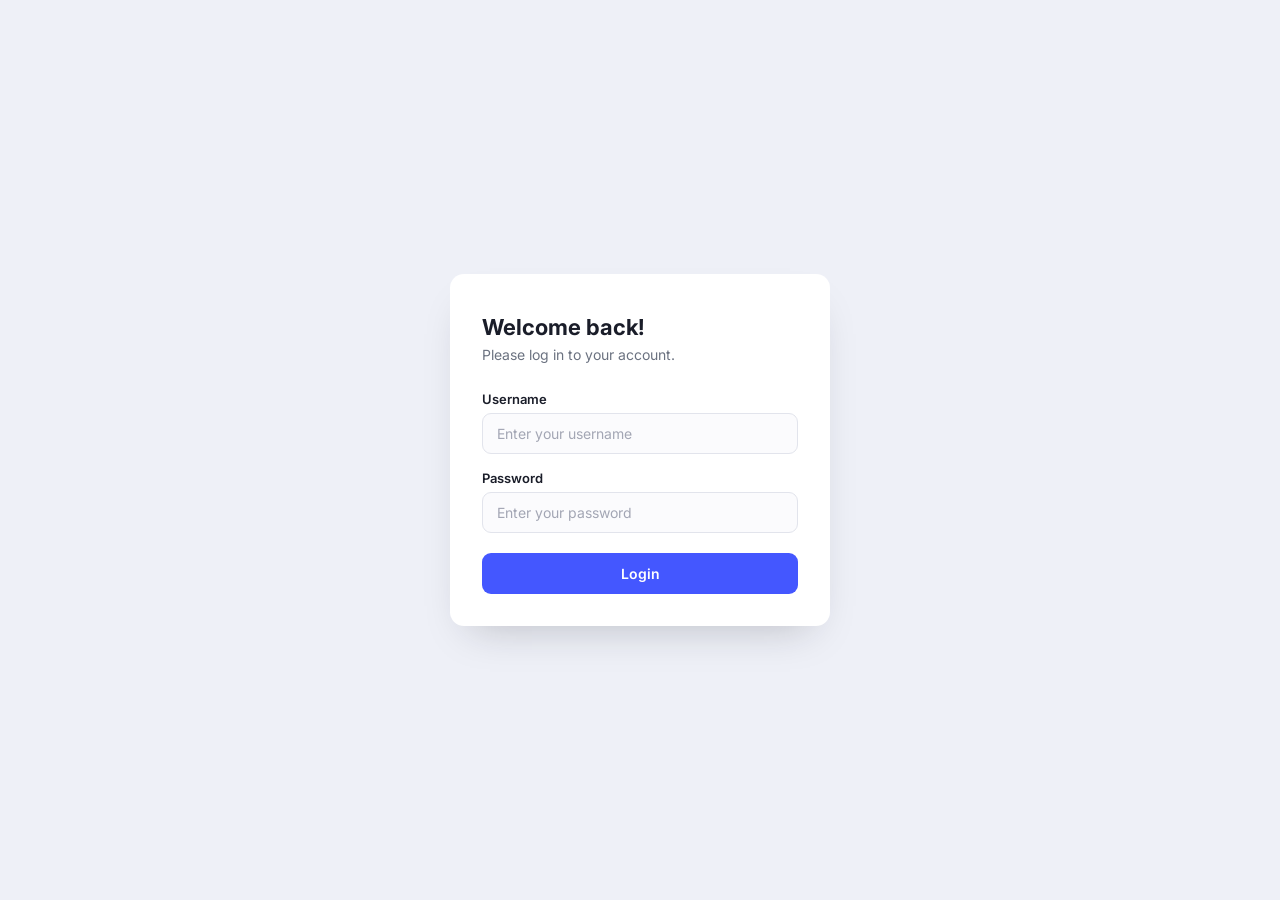
==== catalog.html @ 783cc2ca "feat: add catalogue page" ====
<!doctype html>
<html lang="id">
  <head>
    <meta charset="UTF-8" />
    <meta name="viewport" content="width=device-width, initial-scale=1.0" />
    <title>Katalog Produk - Mini Shopee</title>
    <link rel="preconnect" href="https://fonts.googleapis.com" />
    <link rel="preconnect" href="https://fonts.gstatic.com" crossorigin />
    <link
      href="https://fonts.googleapis.com/css2?family=Inter:wght@400;500;600;700&display=swap"
      rel="stylesheet"
    />
    <link rel="stylesheet" href="catalog.css" />
    <script defer src="catalog.js"></script>
  </head>
  <body>
    <!-- Top Navigation Bar -->
    <header class="navbar">
      <div class="navbar-container">
        <div class="brand">
          <div class="brand-logo" aria-hidden="true"></div>
          <h1 class="brand-title">Mini Shopee</h1>
        </div>

        <div class="navbar-user">
          <span class="user-greeting">
            Selamat datang, <strong id="user-name">Pengguna</strong> 👋
          </span>
          <button id="logout-btn" class="logout-btn" type="button">
            Keluar (Logout)
          </button>
        </div>
      </div>
    </header>

    <!-- Main Container -->
    <main class="main-content">
      <!-- Filter, Search, and Sort Controls -->
      <section class="controls-panel">
        <div class="search-box">
          <span class="search-icon" aria-hidden="true">🔍</span>
          <input
            type="search"
            id="search-input"
            placeholder="Cari produk berdasarkan nama atau kategori..."
            aria-label="Pencarian produk"
          />
        </div>

        <div class="filter-group">
          <!-- Dropdown Filter Kategori -->
          <div class="select-wrapper">
            <label for="category-filter" class="control-label">Kategori</label>
            <select id="category-filter" aria-label="Filter Kategori">
              <option value="">Semua Kategori</option>
            </select>
          </div>

          <!-- Dropdown Sorting -->
          <div class="select-wrapper">
            <label for="sort-filter" class="control-label">Urutkan</label>
            <select id="sort-filter" aria-label="Urutkan Produk">
              <option value="">Default (Rekomendasi)</option>
              <option value="price-asc">Harga: Termurah</option>
              <option value="price-desc">Harga: Termahal</option>
              <option value="rating-desc">Rating: Tertinggi</option>
              <option value="rating-asc">Rating: Terendah</option>
            </select>
          </div>

          <!-- Fitur Tambahan (Nilai Plus): Filter Rentang Harga -->
          <div class="price-range-group">
            <span class="control-label">Rentang Harga ($)</span>
            <div class="price-inputs">
              <input
                type="number"
                id="min-price"
                placeholder="Min"
                min="0"
                step="any"
                aria-label="Harga Minimum"
              />
              <span class="price-separator">-</span>
              <input
                type="number"
                id="max-price"
                placeholder="Max"
                min="0"
                step="any"
                aria-label="Harga Maksimum"
              />
            </div>
          </div>

          <!-- Tombol Reset Filter -->
          <div class="action-wrapper">
            <button id="reset-filter-btn" class="btn-reset" type="button">
              Reset Filter
            </button>
          </div>
        </div>

        <!-- Info Hasil Filter / Jumlah Produk -->
        <div class="results-meta">
          <p id="results-count" class="results-text">Menyiapkan data produk...</p>
        </div>
      </section>

      <!-- Global Error Message Box -->
      <section id="error-state" class="error-container" style="display: none;">
        <div class="error-icon" aria-hidden="true">⚠️</div>
        <h2 class="error-title">Gagal Memuat Produk</h2>
        <p id="error-message" class="error-desc">
          Terjadi kendala saat menghubungi server API.
        </p>
        <button id="retry-btn" class="btn-retry" type="button">
          Coba Lagi
        </button>
      </section>

      <!-- Empty State -->
      <section id="empty-state" class="empty-container" style="display: none;">
        <div class="empty-icon" aria-hidden="true">📦</div>
        <h2 class="empty-title">Produk Tidak Ditemukan</h2>
        <p class="empty-desc">
          Coba sesuaikan kata kunci pencarian, kategori, atau rentang harga Anda.
        </p>
        <button id="empty-reset-btn" class="btn-primary" type="button">
          Tampilkan Semua Produk
        </button>
      </section>

      <!-- Grid Produk & Skeleton Loading -->
      <section
        id="products-grid"
        class="products-grid"
        aria-live="polite"
      ></section>

      <!-- Load More / Pagination Area -->
      <section id="pagination-wrapper" class="pagination-wrapper">
        <button id="load-more-btn" class="btn-load-more" type="button">
          Muat Lebih Banyak (Load More)
        </button>
        <p id="pagination-info" class="pagination-info"></p>
      </section>
    </main>
  </body>
</html>
---- catalog.css ----
:root {
  --bg: #f4f6fa;
  --card-bg: #ffffff;
  --text-primary: #1a1d29;
  --text-secondary: #6b7280;
  --text-muted: #9ca3af;
  --accent: #4457ff;
  --accent-hover: #3444d6;
  --accent-subtle: #eaf0ff;
  --danger: #ef4444;
  --danger-hover: #dc2626;
  --star: #f59e0b;
  --border: #e2e4ec;
  --border-focus: #4457ff;
  --radius: 12px;
  --radius-sm: 8px;
  --shadow-sm: 0 2px 8px rgba(26, 29, 41, 0.05);
  --shadow-md: 0 8px 24px rgba(26, 29, 41, 0.08);
  --shadow-hover: 0 12px 28px rgba(68, 87, 255, 0.12);
  --transition: all 0.2s ease-in-out;
}

* {
  box-sizing: border-box;
}

body {
  margin: 0;
  padding: 0;
  font-family: "Inter", -apple-system, BlinkMacSystemFont, "Segoe UI", Roboto, sans-serif;
  background-color: var(--bg);
  color: var(--text-primary);
  line-height: 1.5;
  min-height: 100vh;
}

/* ==========================================================================
   Navbar
   ========================================================================== */
.navbar {
  position: sticky;
  top: 0;
  z-index: 100;
  background-color: #ffffff;
  border-bottom: 1px solid var(--border);
  box-shadow: var(--shadow-sm);
}

.navbar-container {
  max-width: 1280px;
  margin: 0 auto;
  padding: 14px 24px;
  display: flex;
  align-items: center;
  justify-content: space-between;
  gap: 16px;
}

.brand {
  display: flex;
  align-items: center;
  gap: 10px;
}

.brand-logo {
  width: 32px;
  height: 32px;
  border-radius: 8px;
  background: var(--accent);
  clip-path: polygon(50% 0%, 100% 38%, 82% 100%, 18% 100%, 0% 38%);
}

.brand-title {
  margin: 0;
  font-size: 20px;
  font-weight: 700;
  color: var(--text-primary);
  letter-spacing: -0.5px;
}

.navbar-user {
  display: flex;
  align-items: center;
  gap: 16px;
}

.user-greeting {
  font-size: 14px;
  color: var(--text-secondary);
}

.user-greeting strong {
  color: var(--text-primary);
}

.logout-btn {
  background-color: transparent;
  color: var(--danger);
  border: 1px solid var(--danger);
  border-radius: var(--radius-sm);
  padding: 8px 14px;
  font-size: 13px;
  font-weight: 600;
  cursor: pointer;
  transition: var(--transition);
}

.logout-btn:hover {
  background-color: var(--danger);
  color: #ffffff;
}

/* ==========================================================================
   Main Content Layout
   ========================================================================== */
.main-content {
  max-width: 1280px;
  margin: 0 auto;
  padding: 28px 24px 60px;
}

/* ==========================================================================
   Controls Panel (Search, Filter, Sorting, Price Range)
   ========================================================================== */
.controls-panel {
  background: #ffffff;
  border-radius: var(--radius);
  border: 1px solid var(--border);
  box-shadow: var(--shadow-sm);
  padding: 20px;
  margin-bottom: 28px;
  display: flex;
  flex-direction: column;
  gap: 18px;
}

.search-box {
  position: relative;
  width: 100%;
}

.search-icon {
  position: absolute;
  left: 14px;
  top: 50%;
  transform: translateY(-50%);
  font-size: 16px;
  pointer-events: none;
  opacity: 0.6;
}

.search-box input[type="search"] {
  width: 100%;
  padding: 12px 16px 12px 42px;
  font-family: inherit;
  font-size: 14px;
  border: 1px solid var(--border);
  border-radius: var(--radius-sm);
  background: #fbfbfd;
  color: var(--text-primary);
  outline: none;
  transition: var(--transition);
}

.search-box input[type="search"]:focus {
  border-color: var(--border-focus);
  background: #ffffff;
  box-shadow: 0 0 0 3px rgba(68, 87, 255, 0.12);
}

.filter-group {
  display: flex;
  flex-wrap: wrap;
  align-items: flex-end;
  gap: 16px;
}

.select-wrapper,
.price-range-group,
.action-wrapper {
  display: flex;
  flex-direction: column;
  gap: 6px;
}

.control-label {
  font-size: 12px;
  font-weight: 600;
  color: var(--text-secondary);
  text-transform: uppercase;
  letter-spacing: 0.5px;
}

.select-wrapper select {
  font-family: inherit;
  font-size: 14px;
  padding: 10px 14px;
  border-radius: var(--radius-sm);
  border: 1px solid var(--border);
  background: #fbfbfd;
  color: var(--text-primary);
  outline: none;
  cursor: pointer;
  min-width: 180px;
  transition: var(--transition);
}

.select-wrapper select:focus {
  border-color: var(--border-focus);
  box-shadow: 0 0 0 3px rgba(68, 87, 255, 0.12);
  background: #ffffff;
}

/* Nilai Tambah: Price Range Inputs */
.price-inputs {
  display: flex;
  align-items: center;
  gap: 6px;
}

.price-inputs input[type="number"] {
  width: 100px;
  padding: 10px 12px;
  font-family: inherit;
  font-size: 14px;
  border-radius: var(--radius-sm);
  border: 1px solid var(--border);
  background: #fbfbfd;
  color: var(--text-primary);
  outline: none;
  transition: var(--transition);
}

.price-inputs input[type="number"]:focus {
  border-color: var(--border-focus);
  background: #ffffff;
  box-shadow: 0 0 0 3px rgba(68, 87, 255, 0.12);
}

.price-separator {
  color: var(--text-secondary);
  font-weight: 600;
}

.btn-reset {
  font-family: inherit;
  font-size: 13px;
  font-weight: 600;
  padding: 10px 16px;
  border-radius: var(--radius-sm);
  border: 1px solid var(--border);
  background-color: #f3f4f6;
  color: var(--text-secondary);
  cursor: pointer;
  transition: var(--transition);
}

.btn-reset:hover {
  background-color: #e5e7eb;
  color: var(--text-primary);
}

.results-meta {
  border-top: 1px solid #f1f2f6;
  padding-top: 12px;
}

.results-text {
  margin: 0;
  font-size: 13px;
  color: var(--text-secondary);
  font-weight: 500;
}

/* ==========================================================================
   Product Grid & Product Cards
   ========================================================================== */
.products-grid {
  display: grid;
  grid-template-columns: repeat(auto-fill, minmax(230px, 1fr));
  gap: 22px;
  margin-bottom: 36px;
}

.product-card {
  background: var(--card-bg);
  border-radius: var(--radius);
  border: 1px solid var(--border);
  overflow: hidden;
  display: flex;
  flex-direction: column;
  box-shadow: var(--shadow-sm);
  transition: var(--transition);
  position: relative;
}

.product-card:hover {
  transform: translateY(-4px);
  box-shadow: var(--shadow-hover);
  border-color: #c6d3ff;
}

.card-media {
  position: relative;
  width: 100%;
  padding-top: 80%; /* 4:3 Aspect Ratio */
  background: #f8fafc;
  overflow: hidden;
}

.card-image {
  position: absolute;
  top: 0;
  left: 0;
  width: 100%;
  height: 100%;
  object-fit: contain;
  padding: 12px;
  transition: transform 0.3s ease;
}

.product-card:hover .card-image {
  transform: scale(1.05);
}

.badge-discount {
  position: absolute;
  top: 10px;
  left: 10px;
  background: var(--danger);
  color: #ffffff;
  font-size: 11px;
  font-weight: 700;
  padding: 3px 7px;
  border-radius: 4px;
  z-index: 2;
  box-shadow: 0 2px 4px rgba(239, 68, 68, 0.3);
}

.card-body {
  padding: 16px;
  display: flex;
  flex-direction: column;
  flex-grow: 1;
}

.card-category {
  font-size: 11px;
  font-weight: 600;
  color: var(--accent);
  text-transform: uppercase;
  letter-spacing: 0.6px;
  margin-bottom: 6px;
}

.card-title {
  margin: 0 0 8px;
  font-size: 14px;
  font-weight: 600;
  color: var(--text-primary);
  line-height: 1.4;
  display: -webkit-box;
  -webkit-line-clamp: 2;
  -webkit-box-orient: vertical;
  overflow: hidden;
  min-height: 38px;
}

.card-rating {
  display: flex;
  align-items: center;
  gap: 4px;
  font-size: 13px;
  color: var(--text-secondary);
  margin-bottom: 12px;
}

.star-icon {
  color: var(--star);
  font-size: 14px;
}

.rating-value {
  font-weight: 700;
  color: var(--text-primary);
}

.card-price-row {
  margin-top: auto;
  display: flex;
  align-items: baseline;
  gap: 8px;
  margin-bottom: 14px;
}

.card-price {
  font-size: 18px;
  font-weight: 700;
  color: var(--text-primary);
}

.card-original-price {
  font-size: 12px;
  color: var(--text-muted);
  text-decoration: line-through;
}

.btn-add-cart {
  width: 100%;
  padding: 10px 14px;
  border: none;
  border-radius: var(--radius-sm);
  background: var(--accent-subtle);
  color: var(--accent);
  font-family: inherit;
  font-size: 13px;
  font-weight: 600;
  cursor: pointer;
  transition: var(--transition);
}

.btn-add-cart:hover {
  background: var(--accent);
  color: #ffffff;
}

/* ==========================================================================
   Fitur Tambahan (Nilai Plus): Skeleton Loading
   ========================================================================== */
.skeleton-card {
  background: var(--card-bg);
  border-radius: var(--radius);
  border: 1px solid var(--border);
  overflow: hidden;
  box-shadow: var(--shadow-sm);
  display: flex;
  flex-direction: column;
}

.skeleton-shimmer {
  background: linear-gradient(
    90deg,
    #f0f2f5 0%,
    #e4e7eb 50%,
    #f0f2f5 100%
  );
  background-size: 200% 100%;
  animation: shimmerAnim 1.5s infinite;
}

@keyframes shimmerAnim {
  0% {
    background-position: 200% 0;
  }
  100% {
    background-position: -200% 0;
  }
}

.skeleton-img {
  width: 100%;
  padding-top: 80%;
}

.skeleton-body {
  padding: 16px;
  display: flex;
  flex-direction: column;
  gap: 10px;
}

.skeleton-tag {
  width: 35%;
  height: 12px;
  border-radius: 4px;
}

.skeleton-title {
  width: 85%;
  height: 16px;
  border-radius: 4px;
}

.skeleton-title-short {
  width: 60%;
  height: 16px;
  border-radius: 4px;
}

.skeleton-rating {
  width: 45%;
  height: 12px;
  border-radius: 4px;
  margin-bottom: 6px;
}

.skeleton-price {
  width: 50%;
  height: 20px;
  border-radius: 4px;
}

.skeleton-btn {
  width: 100%;
  height: 38px;
  border-radius: var(--radius-sm);
  margin-top: 6px;
}

/* ==========================================================================
   Load More / Pagination
   ========================================================================== */
.pagination-wrapper {
  display: flex;
  flex-direction: column;
  align-items: center;
  justify-content: center;
  gap: 10px;
  margin-top: 10px;
}

.btn-load-more {
  padding: 12px 28px;
  font-family: inherit;
  font-size: 14px;
  font-weight: 600;
  border: 1px solid var(--accent);
  background: var(--accent);
  color: #ffffff;
  border-radius: var(--radius-sm);
  cursor: pointer;
  box-shadow: 0 4px 12px rgba(68, 87, 255, 0.2);
  transition: var(--transition);
}

.btn-load-more:hover {
  background: var(--accent-hover);
  border-color: var(--accent-hover);
  transform: translateY(-2px);
}

.btn-load-more:disabled {
  background: #a9b2ff;
  border-color: #a9b2ff;
  cursor: not-allowed;
  transform: none;
}

.pagination-info {
  margin: 0;
  font-size: 13px;
  color: var(--text-secondary);
}

/* ==========================================================================
   State Displays: Error & Empty States
   ========================================================================== */
.error-container,
.empty-container {
  background: #ffffff;
  border-radius: var(--radius);
  border: 1px solid var(--border);
  padding: 48px 24px;
  text-align: center;
  max-width: 500px;
  margin: 40px auto;
  box-shadow: var(--shadow-sm);
}

.error-container {
  border-color: #fca5a5;
  background: #fff8f8;
}

.error-icon,
.empty-icon {
  font-size: 44px;
  margin-bottom: 12px;
}

.error-title,
.empty-title {
  margin: 0 0 8px;
  font-size: 18px;
  font-weight: 700;
}

.error-title {
  color: var(--danger);
}

.error-desc,
.empty-desc {
  margin: 0 0 20px;
  font-size: 14px;
  color: var(--text-secondary);
}

.btn-retry,
.btn-primary {
  padding: 10px 20px;
  font-family: inherit;
  font-size: 14px;
  font-weight: 600;
  border-radius: var(--radius-sm);
  border: none;
  cursor: pointer;
  transition: var(--transition);
}

.btn-retry {
  background: var(--danger);
  color: #ffffff;
}

.btn-retry:hover {
  background: var(--danger-hover);
}

.btn-primary {
  background: var(--accent);
  color: #ffffff;
}

.btn-primary:hover {
  background: var(--accent-hover);
}

/* ==========================================================================
   Responsive Adaptations
   ========================================================================== */
@media (max-width: 768px) {
  .navbar-container {
    flex-direction: column;
    align-items: flex-start;
  }

  .navbar-user {
    width: 100%;
    justify-content: space-between;
  }

  .filter-group {
    flex-direction: column;
    align-items: stretch;
  }

  .select-wrapper select,
  .price-inputs input[type="number"],
  .btn-reset {
    width: 100%;
  }

  .price-inputs {
    width: 100%;
  }

  .products-grid {
    grid-template-columns: repeat(auto-fill, minmax(160px, 1fr));
    gap: 14px;
  }
}
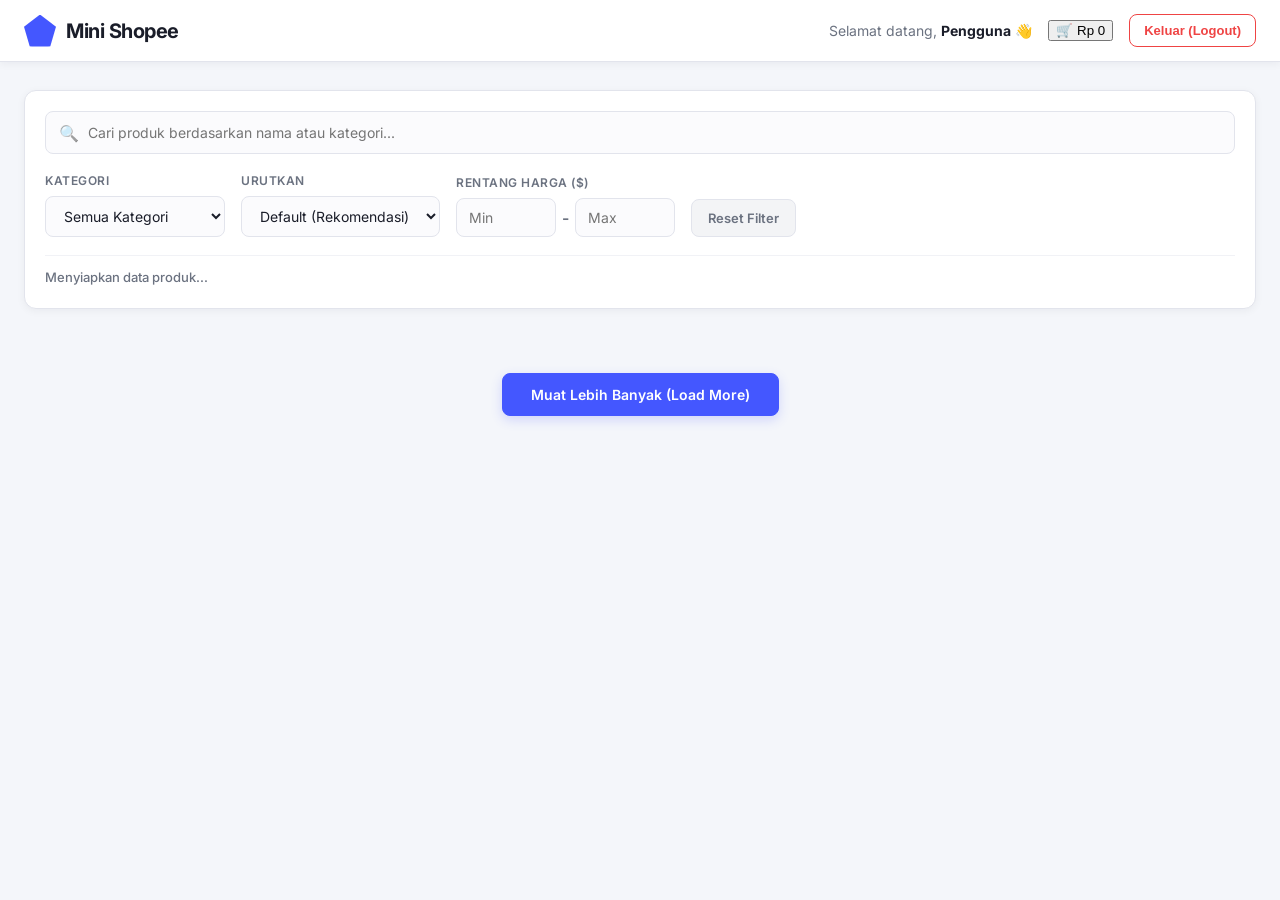
==== commit 55058141: "feat: add cart CRUD, product detail modal, cart modal, back-to-top (Orang 3)" ====
--- a/catalog.html
+++ b/catalog.html
@@ -26,6 +26,14 @@
           <span class="user-greeting">
             Selamat datang, <strong id="user-name">Pengguna</strong> 👋
           </span>
+
+          <!-- Tombol Keranjang Belanja dengan Badge Jumlah -->
+          <button id="cart-btn" class="cart-btn" type="button" aria-label="Buka keranjang belanja">
+            <span class="cart-icon" aria-hidden="true">🛒</span>
+            <span id="cart-badge" class="cart-badge" aria-live="polite" style="display:none;">0</span>
+            <span class="cart-total-label" id="cart-total-label">Rp 0</span>
+          </button>
+
           <button id="logout-btn" class="logout-btn" type="button">
             Keluar (Logout)
           </button>
@@ -145,5 +153,74 @@
         <p id="pagination-info" class="pagination-info"></p>
       </section>
     </main>
+    <!-- ====================================================
+         Modal Detail Produk (Event Delegation)
+         ==================================================== -->
+    <div id="product-modal" class="modal-overlay" role="dialog" aria-modal="true" aria-labelledby="modal-product-title" style="display:none;">
+      <div class="modal-dialog">
+        <button class="modal-close-btn" id="modal-close-btn" type="button" aria-label="Tutup modal">✕</button>
+        <div class="modal-layout">
+          <div class="modal-image-wrap">
+            <img id="modal-img" src="" alt="" class="modal-img" />
+          </div>
+          <div class="modal-info">
+            <span id="modal-category" class="modal-category"></span>
+            <h2 id="modal-product-title" class="modal-product-title"></h2>
+            <p id="modal-brand" class="modal-meta-line"><span class="modal-meta-key">Brand</span> <span id="modal-brand-val"></span></p>
+            <p class="modal-meta-line"><span class="modal-meta-key">Stok</span> <span id="modal-stock"></span></p>
+            <p class="modal-meta-line"><span class="modal-meta-key">Rating</span> <span id="modal-rating"></span></p>
+            <p id="modal-desc" class="modal-desc"></p>
+            <div class="modal-price-row">
+              <span id="modal-price" class="modal-price"></span>
+              <span id="modal-original-price" class="modal-original-price"></span>
+              <span id="modal-badge-discount" class="modal-badge-discount"></span>
+            </div>
+            <button id="modal-add-cart-btn" class="btn-modal-add-cart" type="button">
+              🛒 Tambah ke Keranjang
+            </button>
+          </div>
+        </div>
+      </div>
+    </div>
+
+    <!-- ====================================================
+         Modal Keranjang Belanja (Local Storage CRUD)
+         ==================================================== -->
+    <div id="cart-modal" class="modal-overlay" role="dialog" aria-modal="true" aria-labelledby="cart-modal-title" style="display:none;">
+      <div class="modal-dialog modal-dialog--cart">
+        <button class="modal-close-btn" id="cart-modal-close-btn" type="button" aria-label="Tutup keranjang">✕</button>
+        <h2 id="cart-modal-title" class="cart-modal-title">🛒 Keranjang Belanja</h2>
+
+        <!-- List item keranjang -->
+        <div id="cart-items-list" class="cart-items-list"></div>
+
+        <!-- Empty state keranjang -->
+        <div id="cart-empty-state" class="cart-empty-state" style="display:none;">
+          <div class="cart-empty-icon">🛒</div>
+          <p>Keranjang belanja masih kosong.</p>
+          <button id="cart-continue-btn" class="btn-primary" type="button">Lanjut Belanja</button>
+        </div>
+
+        <!-- Footer: total harga & tombol aksi -->
+        <div id="cart-footer" class="cart-footer">
+          <div class="cart-summary">
+            <span class="cart-summary-label">Total Belanja</span>
+            <span id="cart-modal-total" class="cart-summary-total">Rp 0</span>
+          </div>
+          <div class="cart-footer-actions">
+            <button id="cart-clear-btn" class="btn-danger" type="button">🗑 Hapus Semua</button>
+            <button id="cart-checkout-btn" class="btn-checkout" type="button">Checkout →</button>
+          </div>
+        </div>
+      </div>
+    </div>
+
+    <!-- ====================================================
+         Tombol Back to Top (Fitur Tambahan)
+         ==================================================== -->
+    <button id="back-to-top-btn" class="back-to-top-btn" type="button" aria-label="Kembali ke atas" title="Kembali ke atas" style="display:none;">
+      ↑
+    </button>
+
   </body>
 </html>
--- a/catalog.css
+++ b/catalog.css
@@ -635,28 +635,580 @@
     align-items: flex-start;
   }
 
+@media (max-width: 480px) {
   .navbar-user {
     width: 100%;
     justify-content: space-between;
+    flex-wrap: wrap;
+    gap: 10px;
   }
 
   .filter-group {
     flex-direction: column;
     align-items: stretch;
+  .user-greeting {
+    font-size: 13px;
   }
+}
 
   .select-wrapper select,
   .price-inputs input[type="number"],
   .btn-reset {
     width: 100%;
+/* ==========================================================================
+   Cart Button (Navbar) - Orang 3
+   ========================================================================== */
+.cart-btn {
+  position: relative;
+  display: flex;
+  align-items: center;
+  gap: 8px;
+  background: var(--accent-subtle);
+  color: var(--accent);
+  border: 1px solid #c6d3ff;
+  border-radius: var(--radius-sm);
+  padding: 8px 14px;
+  font-family: inherit;
+  font-size: 14px;
+  font-weight: 600;
+  cursor: pointer;
+  transition: var(--transition);
+  white-space: nowrap;
+}
+
+.cart-btn:hover {
+  background: var(--accent);
+  color: #ffffff;
+  border-color: var(--accent);
+}
+
+.cart-icon {
+  font-size: 18px;
+  line-height: 1;
+}
+
+/* Badge jumlah item pada keranjang */
+.cart-badge {
+  position: absolute;
+  top: -6px;
+  right: -8px;
+  background: var(--danger);
+  color: #ffffff;
+  font-size: 10px;
+  font-weight: 700;
+  min-width: 18px;
+  height: 18px;
+  border-radius: 9px;
+  padding: 0 5px;
+  display: flex;
+  align-items: center;
+  justify-content: center;
+  line-height: 1;
+  border: 2px solid #ffffff;
+  animation: badgePop 0.3s cubic-bezier(0.175, 0.885, 0.32, 1.275);
+}
+
+@keyframes badgePop {
+  0% { transform: scale(0); }
+  100% { transform: scale(1); }
+}
+
+.cart-total-label {
+  font-size: 13px;
+  font-weight: 700;
+}
+
+/* ==========================================================================
+   Modal Overlay Base - Orang 3
+   ========================================================================== */
+.modal-overlay {
+  position: fixed;
+  inset: 0;
+  background: rgba(26, 29, 41, 0.55);
+  backdrop-filter: blur(3px);
+  -webkit-backdrop-filter: blur(3px);
+  z-index: 1000;
+  display: flex;
+  align-items: center;
+  justify-content: center;
+  padding: 20px;
+  animation: overlayFadeIn 0.2s ease;
+}
+
+@keyframes overlayFadeIn {
+  from { opacity: 0; }
+  to   { opacity: 1; }
+}
+
+.modal-dialog {
+  position: relative;
+  background: #ffffff;
+  border-radius: var(--radius);
+  box-shadow: 0 24px 64px rgba(26, 29, 41, 0.18);
+  max-width: 820px;
+  width: 100%;
+  max-height: 90vh;
+  overflow-y: auto;
+  animation: modalSlideUp 0.25s cubic-bezier(0.22, 1, 0.36, 1);
+  padding: 32px;
+}
+
+@keyframes modalSlideUp {
+  from { opacity: 0; transform: translateY(24px); }
+  to   { opacity: 1; transform: translateY(0); }
+}
+
+.modal-close-btn {
+  position: absolute;
+  top: 16px;
+  right: 16px;
+  width: 36px;
+  height: 36px;
+  border-radius: 50%;
+  border: 1px solid var(--border);
+  background: #f3f4f6;
+  color: var(--text-secondary);
+  font-size: 16px;
+  cursor: pointer;
+  display: flex;
+  align-items: center;
+  justify-content: center;
+  transition: var(--transition);
+  line-height: 1;
+  z-index: 10;
+}
+
+.modal-close-btn:hover {
+  background: var(--danger);
+  color: #ffffff;
+  border-color: var(--danger);
+}
+
+/* ==========================================================================
+   Modal Detail Produk - Orang 3
+   ========================================================================== */
+.modal-layout {
+  display: grid;
+  grid-template-columns: 1fr 1.2fr;
+  gap: 28px;
+  align-items: flex-start;
+}
+
+.modal-image-wrap {
+  background: #f8fafc;
+  border-radius: var(--radius);
+  overflow: hidden;
+  border: 1px solid var(--border);
+  aspect-ratio: 1 / 1;
+  display: flex;
+  align-items: center;
+  justify-content: center;
+}
+
+.modal-img {
+  width: 100%;
+  height: 100%;
+  object-fit: contain;
+  padding: 16px;
+}
+
+.modal-category {
+  display: inline-block;
+  font-size: 11px;
+  font-weight: 700;
+  color: var(--accent);
+  text-transform: uppercase;
+  letter-spacing: 0.6px;
+  margin-bottom: 8px;
+}
+
+.modal-product-title {
+  margin: 0 0 12px;
+  font-size: 20px;
+  font-weight: 700;
+  color: var(--text-primary);
+  line-height: 1.35;
+}
+
+.modal-meta-line {
+  margin: 0 0 6px;
+  font-size: 14px;
+  color: var(--text-secondary);
+}
+
+.modal-meta-key {
+  font-weight: 600;
+  color: var(--text-primary);
+}
+
+.modal-desc {
+  font-size: 14px;
+  color: var(--text-secondary);
+  line-height: 1.65;
+  margin: 12px 0 18px;
+  padding: 14px;
+  background: #f8fafc;
+  border-radius: var(--radius-sm);
+  border-left: 3px solid var(--accent);
+}
+
+.modal-price-row {
+  display: flex;
+  align-items: baseline;
+  gap: 10px;
+  flex-wrap: wrap;
+  margin-bottom: 20px;
+}
+
+.modal-price {
+  font-size: 26px;
+  font-weight: 800;
+  color: var(--text-primary);
+}
+
+.modal-original-price {
+  font-size: 14px;
+  color: var(--text-muted);
+  text-decoration: line-through;
+}
+
+.modal-badge-discount {
+  font-size: 12px;
+  font-weight: 700;
+  background: var(--danger);
+  color: #ffffff;
+  padding: 2px 8px;
+  border-radius: 4px;
+}
+
+.btn-modal-add-cart {
+  width: 100%;
+  padding: 13px 18px;
+  font-family: inherit;
+  font-size: 15px;
+  font-weight: 700;
+  background: var(--accent);
+  color: #ffffff;
+  border: none;
+  border-radius: var(--radius-sm);
+  cursor: pointer;
+  transition: var(--transition);
+  letter-spacing: 0.2px;
+}
+
+.btn-modal-add-cart:hover {
+  background: var(--accent-hover);
+  transform: translateY(-2px);
+  box-shadow: 0 6px 18px rgba(68, 87, 255, 0.25);
+}
+
+.btn-modal-add-cart.added {
+  background: #22c55e;
+}
+
+/* Responsive modal layout */
+@media (max-width: 620px) {
+  .modal-layout {
+    grid-template-columns: 1fr;
   }
 
   .price-inputs {
     width: 100%;
+  .modal-dialog {
+    padding: 24px 18px;
   }
 
   .products-grid {
     grid-template-columns: repeat(auto-fill, minmax(160px, 1fr));
     gap: 14px;
+  .modal-image-wrap {
+    max-width: 240px;
+    margin: 0 auto;
   }
 }
+
+/* ==========================================================================
+   Modal Keranjang Belanja - Orang 3
+   ========================================================================== */
+.modal-dialog--cart {
+  max-width: 580px;
+  padding: 28px;
+  display: flex;
+  flex-direction: column;
+  gap: 0;
+}
+
+.cart-modal-title {
+  margin: 0 0 20px;
+  font-size: 20px;
+  font-weight: 700;
+  color: var(--text-primary);
+  padding-right: 40px;
+}
+
+/* List item di keranjang */
+.cart-items-list {
+  display: flex;
+  flex-direction: column;
+  gap: 14px;
+  max-height: 50vh;
+  overflow-y: auto;
+  padding-right: 4px;
+  margin-bottom: 20px;
+}
+
+.cart-items-list::-webkit-scrollbar {
+  width: 4px;
+}
+.cart-items-list::-webkit-scrollbar-thumb {
+  background: var(--border);
+  border-radius: 4px;
+}
+
+/* Satu baris item keranjang */
+.cart-item {
+  display: grid;
+  grid-template-columns: 70px 1fr auto;
+  gap: 14px;
+  align-items: center;
+  padding: 14px;
+  background: #f8fafc;
+  border-radius: var(--radius-sm);
+  border: 1px solid var(--border);
+  transition: var(--transition);
+}
+
+.cart-item:hover {
+  border-color: #c6d3ff;
+  background: #f4f6ff;
+}
+
+.cart-item-img {
+  width: 70px;
+  height: 70px;
+  object-fit: contain;
+  border-radius: var(--radius-sm);
+  background: #ffffff;
+  padding: 6px;
+  border: 1px solid var(--border);
+}
+
+.cart-item-details {
+  display: flex;
+  flex-direction: column;
+  gap: 4px;
+  overflow: hidden;
+}
+
+.cart-item-name {
+  font-size: 13px;
+  font-weight: 600;
+  color: var(--text-primary);
+  white-space: nowrap;
+  overflow: hidden;
+  text-overflow: ellipsis;
+}
+
+.cart-item-unit-price {
+  font-size: 12px;
+  color: var(--text-muted);
+}
+
+.cart-item-subtotal {
+  font-size: 14px;
+  font-weight: 700;
+  color: var(--accent);
+}
+
+/* Kontrol qty +/- dan tombol hapus */
+.cart-item-controls {
+  display: flex;
+  flex-direction: column;
+  align-items: flex-end;
+  gap: 8px;
+}
+
+.qty-controls {
+  display: flex;
+  align-items: center;
+  gap: 6px;
+}
+
+.qty-btn {
+  width: 28px;
+  height: 28px;
+  border: 1px solid var(--border);
+  border-radius: 6px;
+  background: #ffffff;
+  color: var(--text-primary);
+  font-size: 16px;
+  font-weight: 700;
+  line-height: 1;
+  cursor: pointer;
+  display: flex;
+  align-items: center;
+  justify-content: center;
+  transition: var(--transition);
+}
+
+.qty-btn:hover {
+  background: var(--accent);
+  color: #ffffff;
+  border-color: var(--accent);
+}
+
+.qty-value {
+  min-width: 28px;
+  text-align: center;
+  font-size: 15px;
+  font-weight: 700;
+  color: var(--text-primary);
+}
+
+.btn-remove-item {
+  background: transparent;
+  border: none;
+  color: var(--text-muted);
+  font-size: 18px;
+  cursor: pointer;
+  padding: 2px 4px;
+  border-radius: 4px;
+  transition: var(--transition);
+  line-height: 1;
+}
+
+.btn-remove-item:hover {
+  color: var(--danger);
+  background: #fff0f0;
+}
+
+/* Empty state keranjang */
+.cart-empty-state {
+  text-align: center;
+  padding: 40px 0;
+  color: var(--text-secondary);
+}
+
+.cart-empty-icon {
+  font-size: 52px;
+  margin-bottom: 12px;
+  filter: grayscale(1);
+  opacity: 0.5;
+}
+
+.cart-empty-state p {
+  margin: 0 0 16px;
+  font-size: 15px;
+}
+
+/* Footer total + aksi keranjang */
+.cart-footer {
+  border-top: 1px solid var(--border);
+  padding-top: 18px;
+  display: flex;
+  flex-direction: column;
+  gap: 14px;
+}
+
+.cart-summary {
+  display: flex;
+  justify-content: space-between;
+  align-items: center;
+}
+
+.cart-summary-label {
+  font-size: 15px;
+  font-weight: 600;
+  color: var(--text-secondary);
+}
+
+.cart-summary-total {
+  font-size: 22px;
+  font-weight: 800;
+  color: var(--text-primary);
+}
+
+.cart-footer-actions {
+  display: flex;
+  gap: 10px;
+}
+
+.btn-danger {
+  flex: 1;
+  padding: 11px 16px;
+  font-family: inherit;
+  font-size: 14px;
+  font-weight: 600;
+  border: 1px solid var(--danger);
+  background: transparent;
+  color: var(--danger);
+  border-radius: var(--radius-sm);
+  cursor: pointer;
+  transition: var(--transition);
+}
+
+.btn-danger:hover {
+  background: var(--danger);
+  color: #ffffff;
+}
+
+.btn-checkout {
+  flex: 2;
+  padding: 11px 16px;
+  font-family: inherit;
+  font-size: 14px;
+  font-weight: 700;
+  background: var(--accent);
+  color: #ffffff;
+  border: none;
+  border-radius: var(--radius-sm);
+  cursor: pointer;
+  transition: var(--transition);
+}
+
+.btn-checkout:hover {
+  background: var(--accent-hover);
+  transform: translateY(-1px);
+}
+
+/* ==========================================================================
+   Back to Top Button - Orang 3
+   ========================================================================== */
+.back-to-top-btn {
+  position: fixed;
+  bottom: 28px;
+  right: 28px;
+  width: 46px;
+  height: 46px;
+  border-radius: 50%;
+  border: none;
+  background: var(--accent);
+  color: #ffffff;
+  font-size: 22px;
+  font-weight: 700;
+  line-height: 1;
+  cursor: pointer;
+  box-shadow: 0 6px 20px rgba(68, 87, 255, 0.35);
+  transition: var(--transition);
+  display: flex;
+  align-items: center;
+  justify-content: center;
+  z-index: 900;
+  animation: fadeInScale 0.3s cubic-bezier(0.22, 1, 0.36, 1);
+}
+
+@keyframes fadeInScale {
+  from { opacity: 0; transform: scale(0.6); }
+  to   { opacity: 1; transform: scale(1); }
+}
+
+.back-to-top-btn:hover {
+  background: var(--accent-hover);
+  transform: translateY(-3px);
+  box-shadow: 0 10px 28px rgba(68, 87, 255, 0.4);
+}
+
+/* Card product cursor pointer agar terlihat bisa diklik untuk modal */
+.product-card {
+  cursor: pointer;
+}
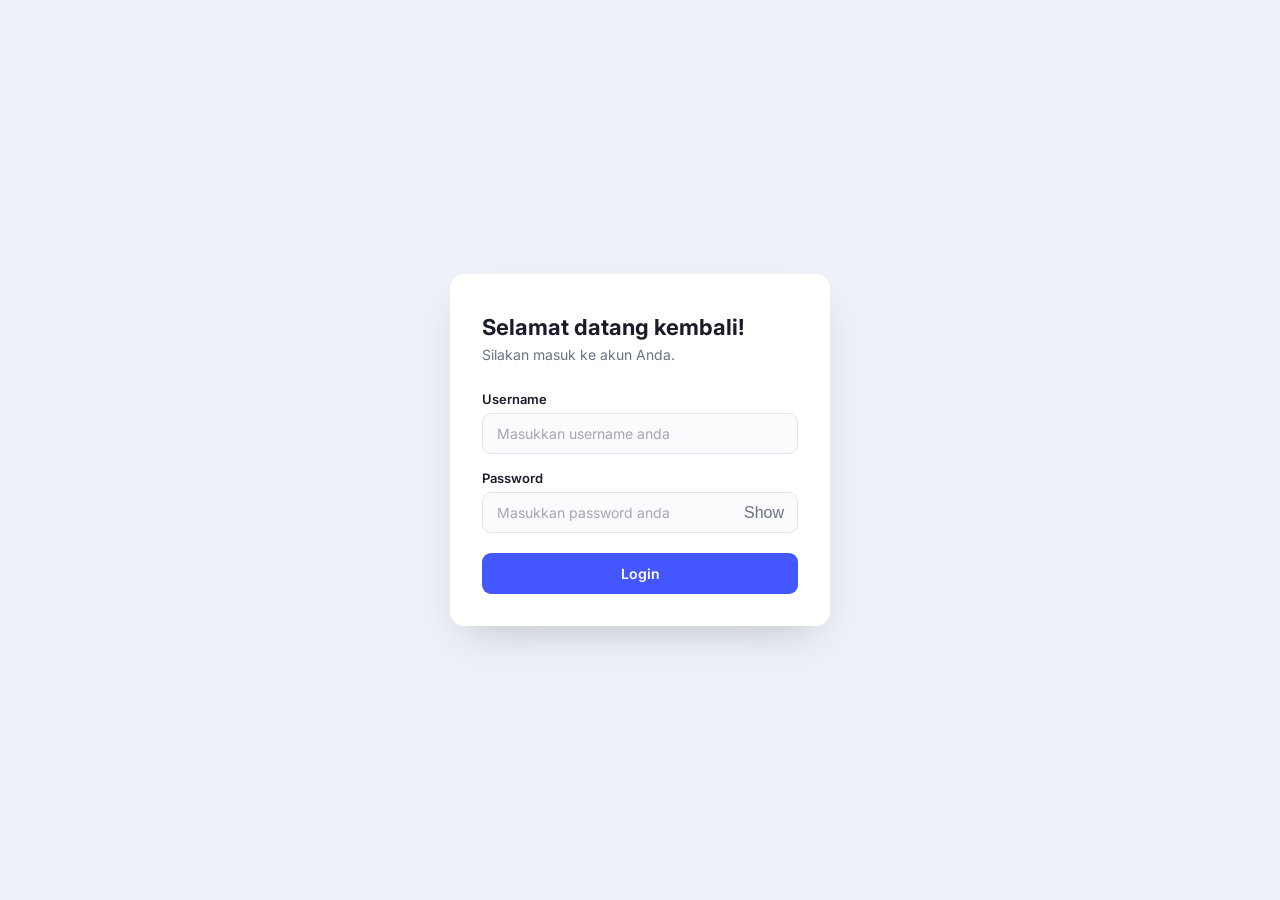
==== commit 9a2751cf: "fix: change mata uang" ====
--- a/catalog.html
+++ b/catalog.html
@@ -31,7 +31,7 @@
           <button id="cart-btn" class="cart-btn" type="button" aria-label="Buka keranjang belanja">
             <span class="cart-icon" aria-hidden="true">🛒</span>
             <span id="cart-badge" class="cart-badge" aria-live="polite" style="display:none;">0</span>
-            <span class="cart-total-label" id="cart-total-label">Rp 0</span>
+            <span class="cart-total-label" id="cart-total-label">$0.00</span>
           </button>
 
           <button id="logout-btn" class="logout-btn" type="button">
@@ -205,7 +205,7 @@
         <div id="cart-footer" class="cart-footer">
           <div class="cart-summary">
             <span class="cart-summary-label">Total Belanja</span>
-            <span id="cart-modal-total" class="cart-summary-total">Rp 0</span>
+            <span id="cart-modal-total" class="cart-summary-total">$0.00</span>
           </div>
           <div class="cart-footer-actions">
             <button id="cart-clear-btn" class="btn-danger" type="button">🗑 Hapus Semua</button>
--- a/catalog.css
+++ b/catalog.css
@@ -27,7 +27,13 @@
 body {
   margin: 0;
   padding: 0;
-  font-family: "Inter", -apple-system, BlinkMacSystemFont, "Segoe UI", Roboto, sans-serif;
+  font-family:
+    "Inter",
+    -apple-system,
+    BlinkMacSystemFont,
+    "Segoe UI",
+    Roboto,
+    sans-serif;
   background-color: var(--bg);
   color: var(--text-primary);
   line-height: 1.5;
@@ -292,6 +298,7 @@
   box-shadow: var(--shadow-sm);
   transition: var(--transition);
   position: relative;
+  cursor: pointer;
 }
 
 .product-card:hover {
@@ -438,12 +445,7 @@
 }
 
 .skeleton-shimmer {
-  background: linear-gradient(
-    90deg,
-    #f0f2f5 0%,
-    #e4e7eb 50%,
-    #f0f2f5 100%
-  );
+  background: linear-gradient(90deg, #f0f2f5 0%, #e4e7eb 50%, #f0f2f5 100%);
   background-size: 200% 100%;
   animation: shimmerAnim 1.5s infinite;
 }
@@ -627,35 +629,6 @@
 }
 
 /* ==========================================================================
-   Responsive Adaptations
-   ========================================================================== */
-@media (max-width: 768px) {
-  .navbar-container {
-    flex-direction: column;
-    align-items: flex-start;
-  }
-
-@media (max-width: 480px) {
-  .navbar-user {
-    width: 100%;
-    justify-content: space-between;
-    flex-wrap: wrap;
-    gap: 10px;
-  }
-
-  .filter-group {
-    flex-direction: column;
-    align-items: stretch;
-  .user-greeting {
-    font-size: 13px;
-  }
-}
-
-  .select-wrapper select,
-  .price-inputs input[type="number"],
-  .btn-reset {
-    width: 100%;
-/* ==========================================================================
    Cart Button (Navbar) - Orang 3
    ========================================================================== */
 .cart-btn {
@@ -709,8 +682,12 @@
 }
 
 @keyframes badgePop {
-  0% { transform: scale(0); }
-  100% { transform: scale(1); }
+  0% {
+    transform: scale(0);
+  }
+  100% {
+    transform: scale(1);
+  }
 }
 
 .cart-total-label {
@@ -736,8 +713,12 @@
 }
 
 @keyframes overlayFadeIn {
-  from { opacity: 0; }
-  to   { opacity: 1; }
+  from {
+    opacity: 0;
+  }
+  to {
+    opacity: 1;
+  }
 }
 
 .modal-dialog {
@@ -754,8 +735,14 @@
 }
 
 @keyframes modalSlideUp {
-  from { opacity: 0; transform: translateY(24px); }
-  to   { opacity: 1; transform: translateY(0); }
+  from {
+    opacity: 0;
+    transform: translateY(24px);
+  }
+  to {
+    opacity: 1;
+    transform: translateY(0);
+  }
 }
 
 .modal-close-btn {
@@ -904,27 +891,6 @@
 
 .btn-modal-add-cart.added {
   background: #22c55e;
-}
-
-/* Responsive modal layout */
-@media (max-width: 620px) {
-  .modal-layout {
-    grid-template-columns: 1fr;
-  }
-
-  .price-inputs {
-    width: 100%;
-  .modal-dialog {
-    padding: 24px 18px;
-  }
-
-  .products-grid {
-    grid-template-columns: repeat(auto-fill, minmax(160px, 1fr));
-    gap: 14px;
-  .modal-image-wrap {
-    max-width: 240px;
-    margin: 0 auto;
-  }
 }
 
 /* ==========================================================================
@@ -1198,8 +1164,14 @@
 }
 
 @keyframes fadeInScale {
-  from { opacity: 0; transform: scale(0.6); }
-  to   { opacity: 1; transform: scale(1); }
+  from {
+    opacity: 0;
+    transform: scale(0.6);
+  }
+  to {
+    opacity: 1;
+    transform: scale(1);
+  }
 }
 
 .back-to-top-btn:hover {
@@ -1208,7 +1180,60 @@
   box-shadow: 0 10px 28px rgba(68, 87, 255, 0.4);
 }
 
-/* Card product cursor pointer agar terlihat bisa diklik untuk modal */
-.product-card {
-  cursor: pointer;
-}
+/* ==========================================================================
+   Responsive Adaptations
+   ========================================================================== */
+@media (max-width: 768px) {
+  .navbar-container {
+    flex-direction: column;
+    align-items: flex-start;
+  }
+
+  .navbar-user {
+    width: 100%;
+    justify-content: space-between;
+    flex-wrap: wrap;
+    gap: 10px;
+  }
+
+  .filter-group {
+    flex-direction: column;
+    align-items: stretch;
+  }
+
+  .select-wrapper select,
+  .price-inputs input[type="number"],
+  .btn-reset {
+    width: 100%;
+  }
+}
+
+@media (max-width: 620px) {
+  .modal-layout {
+    grid-template-columns: 1fr;
+  }
+
+  .price-inputs {
+    width: 100%;
+  }
+
+  .modal-dialog {
+    padding: 24px 18px;
+  }
+
+  .products-grid {
+    grid-template-columns: repeat(auto-fill, minmax(160px, 1fr));
+    gap: 14px;
+  }
+
+  .modal-image-wrap {
+    max-width: 240px;
+    margin: 0 auto;
+  }
+}
+
+@media (max-width: 480px) {
+  .user-greeting {
+    font-size: 13px;
+  }
+}
